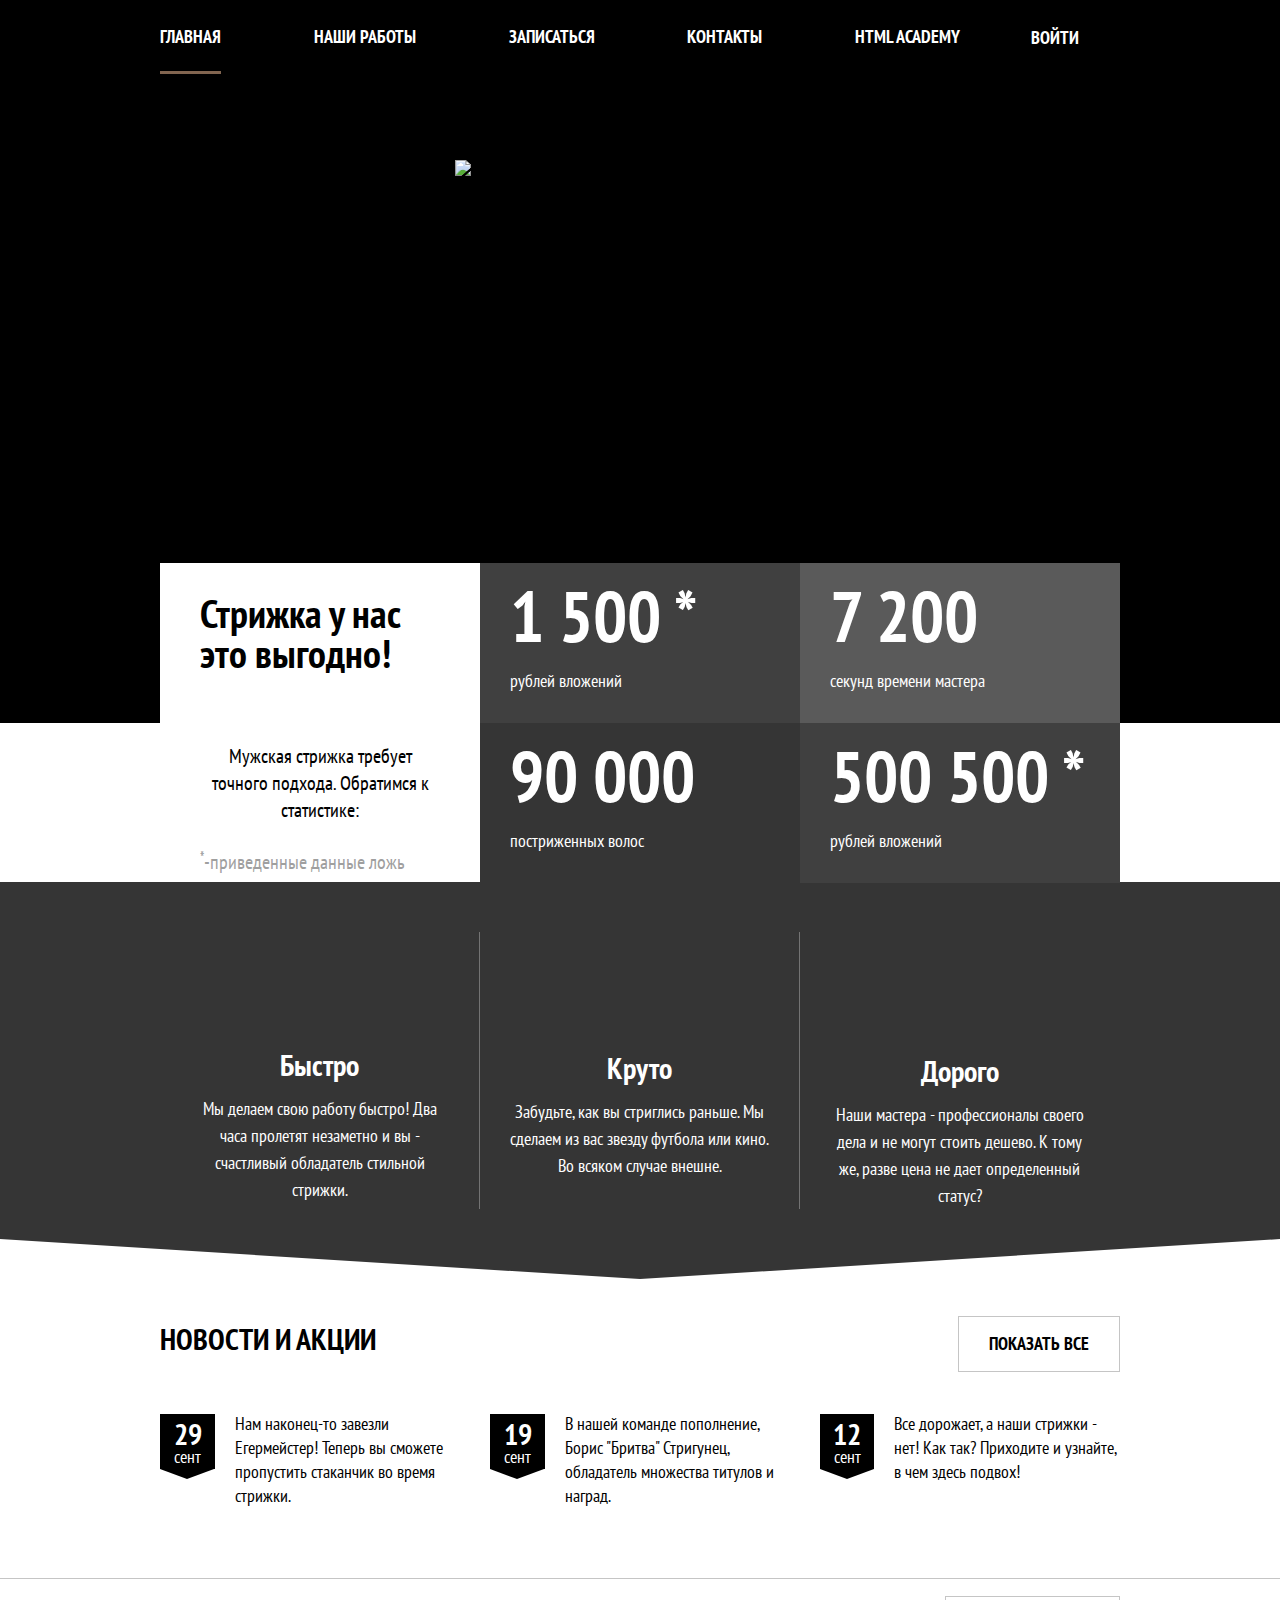
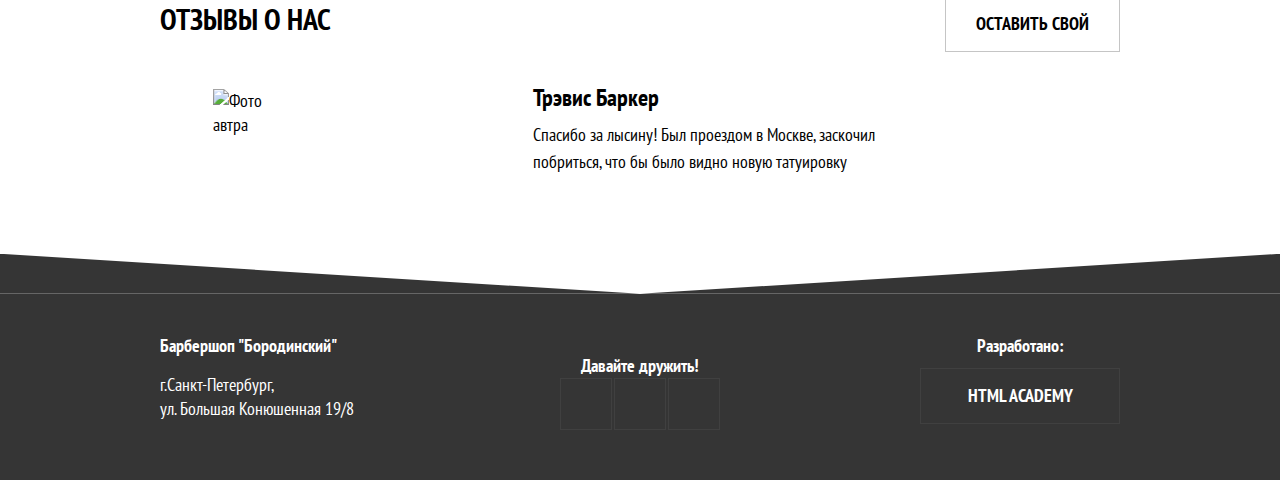
==== index.html @ 108c2492 "Add files via upload" ====
<!DOCTYPE html>
<html lang="ru">
<head>
    <meta charset="UTF-8">
    <meta name="viewport" content="width=device-width, initial-scale=1.0">
    <title>Барбершоп "Бородинский"</title>
   <!--
    <link href="https://fonts.googleapis.com/css?family=PT+Sans+Narrow:400,700&amp;subset=cyrillic" rel="stylesheet">
    -->
    <link rel="preload" href="fonts/pt-sans-narrow-v10-latin_cyrillic-700.woff2" as="font" type="font/woff" crossorigin="anonymous">
    <link rel="preload" href="fonts/pt-sans-narrow-v10-latin_cyrillic-regular.woff2" as="font" type="font/woff" crossorigin="anonymous">
    <link rel="stylesheet" href="css/style.min.css">
</head>
<body>
    <header class="page-header">
       <a class="page-header__logo">
       <picture>
       <source media="(min-width : 1200px)" srcset="img/logo_desktop.svg">
       <source media="(min-width : 768px)" srcset="img/logo_tablet.svg">
        <img src="img/logo_sm.svg" alt="Барбершоп Бородинский" class="page-header__logo-image" width="226" height="30">
        </picture>
        </a>
    
    <nav class="main-nav main-nav--opened main-nav--nojs">
       <button class="main-nav__toggle" type="button"><span class="visually-hidden">Открыть меню</span></button>
       <div class="main-nav__wrapper">
        <ul class="main-nav__list site-list">
            <li class="site-list__item site-list__item--active"><a>Главная</a></li>
            <li class="site-list__item"><a href="photo.html">Наши работы</a></li>
            <li class="site-list__item"><a href="form.html">Записаться</a></li>
            <li class="site-list__item"><a href="#">Контакты</a></li>
            <li class="site-list__item"><a href="#">HTML Academy</a></li>
        </ul>
        <ul class="main-nav__list user-list">
            <li class="user-list__item">
            <a href="login.html" class="user-list__login">Войти</a>
            </li>
        </ul>
        </div>
    </nav>
    </header>
    
    <main class="page-main">
        <h1 class="visually-hidden">Барбершоп "Бородинский" - истинно мужская классика</h1>
        
        <section class="stats">
            <header class="stats__header">
                <h2 class="visually-hidden">Статистика барбершопа</h2>
                <b class="stats__slogan">Стрижка у нас это выгодно!</b>
                <p class="stats__intro">Мужская стрижка требует точного подхода. Обратимся к статистике:</p>
                <b class="stats__legend stats__legend--top "><sup>*</sup>-приведенные данные ложь</b>
            </header>
            <table class="stats__list">
                <tr class="stats__row">
                    <td class="stats__value">1 500 *</td>
                    <td class="stats__field">рублей <br>вложений</td>
                </tr>
                <tr class="stats__row">
                    <td class="stats__value">7 200</td>
                    <td class="stats__field">секунд <br>времени мастера</td>
                </tr>
                <tr class="stats__row">
                    <td class="stats__value">90 000</td>
                    <td class="stats__field">постриженных <br>волос</td>
                </tr>
                <tr class="stats__row">
                    <td class="stats__value">500 500 *</td>
                    <td class="stats__field">рублей <br>вложений</td>
                </tr>
            </table>
            <small class="stats__legend stats__legend--bottom"><sup>*</sup>-приведенные данные ложь</small>
        </section>
        <section class="advantages">
           <div class="advantages__wrapper slider">
            <h2 class="visually-hidden">Наши преимущества</h2>
            <ul class="advantages__list slider__list">
                <li class="advantages__item  slider__item advantages__item--fast">
                    <h3 class="advantages__title ">Быстро</h3>
                    <p class="advantages__discription">Мы делаем свою работу быстро! Два часа пролетят незаметно и вы - счастливый обладатель стильной стрижки.</p>
                </li>
                <li class="advantages__item advantages__item--cool slider__item">
                    <h3 class="advantages__title">Круто</h3>
                    <p class="advantages__discription">Забудьте, как вы стриглись раньше. Мы сделаем из вас звезду футбола или кино. Во всяком случае внешне.</p>
                </li>
                <li class="advantages__item advantages__item--price slider__item">
                    <h3 class="advantages__title">Дорого</h3>
                    <p class="advantages__discription">Наши мастера - профессионалы своего дела и не могут стоить дешево. К тому же, разве цена не дает определенный статус?</p>
                </li>
            </ul>
            <p class="advantages__toggles slider__toggles">
                <button class="slider__toggle">1</button>
                <button class="slider__toggle">2</button>
                <button class="slider__toggle">3</button>
            </p>
            </div>
        </section>
        
        <section class="news">
           <div class="news__wrapper">
            <h2 class="news__title">Новости и акции</h2>
            <ul class="news__list">
                <li class="news__item">
                    <time class="news__date"><b class="news__day">29</b>сент</time>
                    <p class="news__text">Нам наконец-то завезли Егермейстер! Теперь вы сможете пропустить стаканчик во время стрижки.</p>
                </li>
                <li class="news__item">
                    <time class="news__date"><b class="news__day">19</b>сент</time>
                    <p class="news__text">В нашей команде пополнение, Борис "Бритва" Стригунец, обладатель множества титулов и наград.</p>
                </li>
                <li class="news__item">
                    <time class="news__date"><b class="news__day">12</b>сент</time>
                    <p class="news__text">Все дорожает, а наши стрижки - нет! Как так? Приходите и узнайте, в чем здесь подвох!</p>
                </li>
            </ul>
            <a href="#" class="news__to-all button">Показать все</a>
            </div>    
        </section>
        
        <section class="reviews">
           <div class="reviews__wrapper slider">
            <h2 class="reviews__title">Отзывы о нас</h2>
            <a href="#" class="reviews__write button ">Оставить свой</a>
            <div class="reviews__list slider__list ">
                <blocquote class="reviews__item slider__item clearfix">
                    <p class="reviews__author-picture">
                    <picture>
                    <source media="(min-width : 1200px)" srcset="img/travis_desk.jpg">
                    <source media="(min-width : 768px)" srcset="img/travis_tab.jpg">
                    <img src="img/travis_sm.jpg" alt="Фото автра">
                    </picture>
                    </p>
                    <cite class="reviews__author-name">Трэвис Баркер</cite>
                    <p class="reviews__text">Спасибо за лысину! Был проездом в Москве, заскочил побриться, что бы было видно новую татуировку</p>
                </blocquote>
                <blocquote class="reviews__item slider__item clearfix">
                    <p class="reviews__author-picture">
                        <picture>
                    <source media="(min-width : 1200px)" srcset="img/travis_desk.jpg">
                    <source media="(min-width : 768px)" srcset="img/travis_tab.jpg">
                    <img src="img/travis_sm.jpg" alt="Фото автра">
                    </picture>
                    </p>
                    <cite class="reviews__author-name">Вин Дизель</cite>
                    <p class="reviews__text">Ребята мне сделали отличную стрижку.</p>
                </blocquote>
                <blocquote class="reviews__item slider__item clearfix">
                    <p class="reviews__author-picture">
                    <picture>
                    <source media="(min-width : 1200px)" srcset="img/travis_desk.jpg">
                    <source media="(min-width : 768px)" srcset="img/travis_tab.jpg">
                    <img src="img/travis_sm.jpg" alt="Фото автра">
                    </picture>
                    </p>
                    <cite class="reviews__author-name">Егор Летов</cite>
                    <p class="reviews__text">В Бородинском ваша борода в надежных руках!</p>
                </blocquote>
                <button class="reviews__prev" type="button">Предыдущий отзыв</button>
                <button class="reviews__next" type="button">Следующий отзыв</button>
            </div>
            <p class="reviews__toggles slider__toggles">
                <button class="slider__toggle">1</button>
                <button class="slider__toggle">2</button>
                <button class="slider__toggle">3</button>
            </p>
            </div> 
        </section>    
    </main>
    
    <footer class="page-footer">
       <div class="page-footer__wrapper">
        <div class="page-footer__contacts contacts">
            <b class="contacts__title">Барбершоп "Бородинский"</b>
            <p class="contacts__text">г.Санкт-Петербург,<br> ул. Большая Конюшенная 19/8
                <a href="tel:+7182555678" class="contacts__phone button"><span class="contacts__phone-mobile">Тел.:</span>+7 (812) 555-68-89
                </a>
            </p>
        </div>
        <div class="page-footer__social social">
           <b class="social__title">Давайте дружить!</b>
            <ul class="social__list">
                <li class="social__item"><a href="" class="social__link social__link--vkontakte">Мы Вконтакте</a></li>
                <li class="social__item"><a href="" class="social__link social__link--facebook">Мы в Фейсбук</a></li>
                <li class="social__item"><a href="" class="social__link social__link--instagram">Мы в Инстаграм</a></li>
            </ul>
        </div>
        <div class="page-footer__copyright copyright ">
        <b class="copyright__text">Разработано:</b>
        <a href="" class="button copyright__link">HTML Academy</a>
        </div>
        </div>
    </footer>
    
    <script src="js/script.js"></script>
    
</body>
</html>
---- css/style.min.css ----
/*! normalize.css v8.0.1 | MIT License | github.com/necolas/normalize.css */
body,html{margin:0;padding:0}html{-webkit-text-size-adjust:100%;line-height:1.15}body{width:100%;min-width:320px;font-size:18px;font-weight:400;line-height:24px;font-family:'PT Sans Narrow'}details,main{display:block}h1{font-size:2em;margin:.67em 0}hr{-webkit-box-sizing:content-box;box-sizing:content-box;height:0;overflow:visible}code,kbd,pre,samp{font-family:monospace,monospace;font-size:1em}a{background-color:transparent}abbr[title]{border-bottom:none;-webkit-text-decoration:underline dotted;text-decoration:underline dotted}b,strong{font-weight:bolder}small{font-size:80%}sub,sup{font-size:75%;line-height:0;position:relative;vertical-align:baseline}sub{bottom:-.25em}sup{top:-.5em}img{border-style:none}button,input,optgroup,select,textarea{font-family:inherit;font-size:100%;line-height:1.15;margin:0}button,input{overflow:visible}button,select{text-transform:none}[type=button],[type=reset],[type=submit],button{-webkit-appearance:button}[type=button]::-moz-focus-inner,[type=reset]::-moz-focus-inner,[type=submit]::-moz-focus-inner,button::-moz-focus-inner{border-style:none;padding:0}[type=button]:-moz-focusring,[type=reset]:-moz-focusring,[type=submit]:-moz-focusring,button:-moz-focusring{outline:1px dotted ButtonText}fieldset{padding:.35em .75em .625em}legend{color:inherit;display:table;max-width:100%;white-space:normal}progress{vertical-align:baseline}textarea{overflow:auto}[type=checkbox],[type=radio],legend{-webkit-box-sizing:border-box;box-sizing:border-box;padding:0}[type=number]::-webkit-inner-spin-button,[type=number]::-webkit-outer-spin-button{height:auto}[type=search]{-webkit-appearance:textfield;outline-offset:-2px}[type=search]::-webkit-search-decoration{-webkit-appearance:none}::-webkit-file-upload-button{-webkit-appearance:button;font:inherit}summary{display:list-item}[hidden],template{display:none}body h2{font-size:30px;font-weight:700;line-height:30px;font-family:'PT Sans Narrow';text-transform:uppercase}.visually-hidden:not(:focus):not(:active){position:absolute;width:1px;height:1px;margin:-1px;border:0;padding:0;white-space:nowrap;-webkit-clip-path:inset(100%);clip-path:inset(100%);clip:rect(0 0 0 0);overflow:hidden}.advantages,.clearfix{display:block}.clearfix:after{content:'';display:block;clear:both;visibility:hidden;line-height:0;height:0;margin:0;padding:0}@font-face{font-family:'PT Sans Narrow';font-style:normal;font-weight:400;src:url(../fonts/pt-sans-narrow-v10-latin_cyrillic-regular.eot);src:local('PT Sans Narrow'),local('PTSans-Narrow'),url(../fonts/pt-sans-narrow-v10-latin_cyrillic-regular.woff2) format('woff2'),url(../fonts/pt-sans-narrow-v10-latin_cyrillic-regular.woff) format('woff')}@font-face{font-family:'PT Sans Narrow';font-style:normal;font-weight:700;src:url(../fonts/pt-sans-narrow-v10-latin_cyrillic-700.eot);src:local('PT Sans Narrow Bold'),local('PTSans-NarrowBold'),url(../fonts/pt-sans-narrow-v10-latin_cyrillic-700.woff2) format('woff2'),url(../fonts/pt-sans-narrow-v10-latin_cyrillic-700.woff) format('woff')}.advantages{color:#fff;background-color:#353535;width:100%;overflow:auto;margin-top:-1px}.advantages ul{list-style:none;margin:0;padding:0}.advantages h3{margin-bottom:15px}.advantages::after{content:'';height:40px;-webkit-clip-path:polygon(0% 0%,0% 100%,100% 100%,100% 0%,50% 100%);clip-path:polygon(0% 0%,0% 100%,100% 100%,100% 0%,50% 100%);background-color:#fff}.advantages__wrapper{width:320px;margin:0 auto}.advantages::after,.advantages__item{display:block;width:100%}.advantages__discription,.advantages__title{font-size:30px;font-weight:700;line-height:30px;font-family:'PT Sans Narrow';text-align:center}.advantages__title::before{display:block;content:'';width:100px;height:100px;border-radius:50%;margin:0 auto 30px;background-repeat:no-repeat;background-position:center}.advantages__item--fast .advantages__title::before{width:95px;height:88px;background:url(../img/css_sprites.png) -296px -284px}.advantages__item--price .advantages__title::before{width:95px;height:94px;background:url(../img/css_sprites.png) -526px -503px}.advantages__item--cool .advantages__title::before{width:95px;height:91px;background:url(../img/css_sprites.png) -411px -392px}.advantages__discription{font-size:18px;font-weight:400;line-height:27px;display:block;width:75%;margin:0 auto}.advantages__toggles,.button{text-align:center}.button{display:block;border:1px #000 solid;text-transform:uppercase;font-size:18px;font-weight:700;line-height:24px;font-family:'PT Sans Narrow';color:#000;text-decoration:none;padding:15px 30px}.contacts{display:block;width:87.5%;margin:0 auto}.contacts__title{display:block;text-align:center;margin-bottom:15px}.contacts__text{display:block;text-align:center;margin:0}.contacts__phone{margin-top:20px;color:#fff;border:1px #404040 solid}.copyright{display:block;width:87.5%;margin:0 auto;overflow:auto;text-align:center}.copyright__link{color:#fff;border:1px #404040 solid;margin-top:10px;margin-bottom:20px}.copyright__link:hover{border:1px #826550 solid}.copyright__link:active{color:#fff;background-color:#404040}.form__wrapper{width:280px;margin:0 auto;padding-right:20px;padding-left:20px;overflow:auto}.form__title,.news time{text-align:center}.form__additional-serv input[type=checkbox],.form__beard-type input[type=radio],.form__title-button{display:none}.form__information{width:100%}.form__item{width:100%;-webkit-box-sizing:border-box;box-sizing:border-box;padding-top:16px;padding-bottom:17px;padding-left:15px;color:#000;margin-bottom:5px}.form__item:nth-child(3),.form__item:nth-child(5){margin-bottom:30px}.form__beard-text{text-align:center;position:relative;padding-top:70px;padding-bottom:20px;width:80px}.form__beard-type,.form__beard-type label{display:-webkit-box;display:-ms-flexbox;display:flex}.form__beard-type{overflow:auto;-ms-flex-wrap:wrap;flex-wrap:wrap;-webkit-box-pack:start;-ms-flex-pack:start;justify-content:flex-start;width:100%}.form__beard-type label{width:80px;-webkit-box-orient:vertical;-webkit-box-direction:normal;-ms-flex-direction:column;flex-direction:column;-webkit-box-align:center;-ms-flex-align:center;align-items:center;margin-right:20px;margin-bottom:20px}.form__beard-type label:nth-child(4){margin-right:0}.form__beard-type input[type=radio]+.form__beard-text:before{content:'';display:block;border-radius:100%;width:50px;height:50px;border:1px #d4d4d4 solid;position:absolute;margin:auto;top:0;left:0;right:0}.form__beard-type input[type=radio]:checked+.form__beard-text:after{content:"";display:block;border-radius:100%;width:20px;height:20px;border:1px #d4d4d4 solid;position:absolute;margin:auto;top:15px;left:0;right:0;-webkit-transition:color ease .3s;transition:color ease .3s}.form__item-title{margin-top:30px;margin-bottom:30px;text-align:center;font-weight:400;width:100%}.form__additional-serv{overflow:auto}.form__additional-serv label{width:280px;display:block;padding-top:16px;padding-bottom:17px;padding-left:60px;-webkit-box-sizing:border-box;box-sizing:border-box;position:relative}.form__additional-serv input[type=checkbox]+div:before{content:'';display:block;width:35px;height:35px;border:1px #d4d4d4 solid;position:absolute;margin:auto;bottom:0;top:0;left:0}.form__additional-serv input[type=checkbox]:checked+div:after{content:"";display:block;width:13px;height:34px;border:0 solid #826550;border-width:0 3px 3px 0;-webkit-transform:rotateZ(45deg);position:absolute;top:0;left:15px}.form__submit{width:100%;margin-top:40px;margin-bottom:40px;background-color:#6a4d38;color:#fff;border:0}.form__submit:hover{background-color:rgba(130,101,80,.9)}.form__submit:active{color:#6a4d38;border:1px #6a4d38 solid}.main-nav{background-color:#6a4d38;position:relative;min-height:51px}.main-nav__wrapper a{text-decoration:none;color:#fff}.main-nav__list{padding:0;list-style:none;width:320px;margin:0 auto}.main-nav__toggle{position:absolute;top:0;right:0;z-index:2;display:block;width:70px;height:50px;background-color:#6a4d38;cursor:pointer;border:0}.form__submit:active,.main-nav__toggle:active,.main-nav__toggle:hover{background-color:#826550}.main-nav--closed .main-nav__toggle::before{content:'';position:absolute;top:15px;left:17px;width:36px;height:2px;background-color:#fff;-webkit-box-shadow:0 8px 0 0 #fff,0 16px 0 0 #fff;box-shadow:0 8px 0 0 #fff,0 16px 0 0 #fff}.main-nav--closed .main-nav__toggle:active::before{background-color:rgba(255,255,255,.3);-webkit-box-shadow:0 8px 0 0 rgba(255,255,255,.3),0 16px 0 0 rgba(255,255,255,.3);box-shadow:0 8px 0 0 rgba(255,255,255,.3),0 16px 0 0 rgba(255,255,255,.3)}.main-nav--opened .main-nav__toggle{top:0;right:auto;left:0}.main-nav--opened .main-nav__toggle::after,.main-nav--opened .main-nav__toggle::before{content:'';position:absolute;top:24px;left:18px;width:36px;height:2px;background-color:#fff}.main-nav--opened .main-nav__toggle::before{-webkit-transform:rotate(45deg);transform:rotate(45deg);-webkit-box-shadow:none;box-shadow:none}.main-nav--opened .main-nav__toggle::after{-webkit-transform:rotate(-45deg);transform:rotate(-45deg)}.main-nav--opened .main-nav__toggle:active::after,.main-nav--opened .main-nav__toggle:active::before{background-color:rgba(255,255,255,.3);-webkit-box-shadow:none;box-shadow:none}.news ul{margin:0;padding:0;list-style:none}.news__title{text-align:center;font-size:30px;font-weight:700;line-height:30px;font-family:'PT Sans Narrow';text-transform:uppercase}.news__wrapper{width:280px;margin:0 auto;display:-webkit-box;display:-ms-flexbox;display:flex;-webkit-box-orient:vertical;-webkit-box-direction:normal;-ms-flex-direction:column;flex-direction:column}.news__item,.photo__wrapper img{display:block}.news__item::after{content:'';display:block;width:auto;height:0;border-bottom:1px rgba(64,64,64,.3) solid;margin-top:30px}.news__item:last-child{display:none}.news__item:nth-child(2):after{content:'';display:none}.news__date{display:block;float:left;width:55px;height:55px;background-color:#000;color:#fff;margin-right:20px;margin-bottom:40px;margin-top:.5em}.news__date::after{display:block;content:'';width:0;height:0;border-left:27.5px solid transparent;border-right:27.5px solid transparent;border-top:10px solid #000}.news__day{font-size:30px;font-weight:700;line-height:30px;font-family:'PT Sans Narrow';display:block;text-align:center;margin-top:5px;margin-bottom:-4px}.news__text{display:block;margin-bottom:0}.news__to-all{margin:30px auto;border:1px rgba(64,64,64,.3) solid;width:220px}.news__to-all:hover{border:1px #826550 solid;color:#826550}.news__to-all:active{color:#6a4d38;border:1px #6a4d38 solid;background-color:#826550}.page-footer{background-color:#353535;color:#fff}.page-footer ul{list-style:none}.page-footer__wrapper{width:320px;margin:0 auto;padding-top:40px;padding-bottom:30px}.page-footer__social{width:320px;margin-top:20px;margin-bottom:20px}.page-form::after{display:block;content:'';width:100%;height:40px;-webkit-clip-path:polygon(0% 0%,0% 100%,100% 100%,100% 0%,50% 100%);clip-path:polygon(0% 0%,0% 100%,100% 100%,100% 0%,50% 100%);background-color:#353535}.page-header{display:-webkit-box;display:-ms-flexbox;display:flex;-webkit-box-orient:vertical;-webkit-box-direction:normal;-ms-flex-direction:column;flex-direction:column}.page-header__logo{height:85px;background-color:#242424}.page-header__logo-image{margin:0 auto;display:block;padding-top:27.5px}.photo__wrapper{width:280px;margin:0 auto;padding-right:20px;padding-left:20px;overflow:auto}.photo__header{margin-top:30px;margin-bottom:30px;text-align:center}.photo__item{border:1px rgba(64,64,64,.3) solid;border-top:0;margin-bottom:20px;position:relative}.photo__mini,.photo__text,.photo__title{padding-left:20px;padding-right:20px}.photo__month-top,.photo__month-top::after{display:block;background-color:#6a4d38;position:absolute}.photo__month-top{color:#fff;font-size:20px;font-weight:700;line-height:27px;font-family:'PT Sans Narrow';text-transform:uppercase;padding:11px 20px 12px 25px;width:125px;top:400px}.photo__month-top::after{content:'';width:10px;height:50px;top:0;right:-10px;-webkit-clip-path:polygon(0 0,100% 0,0 50%,100% 100%,0 100%);clip-path:polygon(0 0,100% 0,0 50%,100% 100%,0 100%)}.photo__features{display:block;width:65px;float:left;margin-bottom:10px;padding-left:35px;position:relative}.photo__features::before{display:block;content:'';width:25px;height:25px;background-color:#0ff;position:absolute;left:0;background:url(../img/css_sprites.png)}.photo__features--beard::before{background-position:-50px -50px}.photo__features--cut::before{background-position:-10px -10px}.photo__features--must::before{background-position:-175px -190px;width:45px}.photo__features--must{padding-left:50px}.photo-main__photo::after,.price::after,.reviews::after{display:block;content:'';width:100%;height:40px;-webkit-clip-path:polygon(0% 0%,0% 100%,100% 100%,100% 0%,50% 100%);clip-path:polygon(0% 0%,0% 100%,100% 100%,100% 0%,50% 100%);background-color:#404040}.price{background-color:#404040;color:#fff;overflow:auto}.price::after,.reviews::after{background-color:#353535}.price__wrapper{width:280px;padding-right:20px;padding-left:20px;margin:0 auto 20px}.price__title{text-align:center}.price__table{font-size:20px;font-weight:400;line-height:27px;font-family:'PT Sans Narrow';width:280px;margin-bottom:10px}.price__table td{padding:7px 0;vertical-align:baseline}.price__money{text-align:right}.price__number,.price__text-1,.price__text-2{display:none}.price__time{width:84%;margin:0 auto;outline:1px #4a4a4a solid}.price__time img{display:block;float:left;margin:10px 30px 10px 20px}.price__time-text{display:block;float:left;padding-top:16px}.reviews{display:block;width:100%;overflow:auto;border-top:1px rgba(64,64,64,.3) solid}.reviews__wrapper{width:320px;margin:0 auto}.reviews__title{text-align:center;margin-bottom:30px}.reviews__item{display:block;width:89.0625%;margin:0 auto;min-height:150px}.reviews__write{border:1px rgba(64,64,64,.3) solid}.reviews__author-picture{display:block;width:50px;height:50px;padding:0;float:left;margin:5px 20px 0 0}.reviews__author-name,.reviews__text{display:block;float:left;line-height:27px;font-family:'PT Sans Narrow'}.reviews__author-name{font-style:normal;width:200px;font-size:24px;font-weight:700}.reviews__text{width:215px;margin-top:15px;font-size:18px;font-weight:400}.reviews__next,.reviews__prev,.reviews__toggles,.reviews__write{display:none}.reviews__toggle{border:1px solid #000!important}#reviews-input-1:checked~.reviews__toggles label[for=reviews-input-1],#reviews-input-2:checked~.reviews__toggles label[for=reviews-input-2],#reviews-input-3:checked~.reviews__toggles label[for=reviews-input-3]{background-color:#000}#reviews-input-1:checked~.reviews__items .reviews__item:nth-child(1),#reviews-input-2:checked~.reviews__items .reviews__item:nth-child(2),#reviews-input-3:checked~.reviews__items .reviews__item:nth-child(3){display:block}.reviews__prev::before{border-right:12px solid #000;border-left:none}.reviews__prev .reviews__toggles{bottom:66px;padding-right:25px;padding-left:25px;background-color:#f8f5f2}.site-list__item{color:#fff;background-color:#826550;border-top:1px #b49884 solid;border-bottom:1px #6a4d38 solid;text-transform:uppercase;font-size:18px;font-weight:700;line-height:24px;font-family:'PT Sans Narrow';margin-bottom:1px}.site-list__item a{display:block;width:auto;padding-top:12px;padding-bottom:13px;padding-left:15px}.site-list a[href]:active,.site-list a[href]:hover{background-color:#6a4d38;border-top-color:#6a4d38}.site-list a[href]:active{color:rgba(255,255,255,.3)}.slider__toggle{font-size:0;background-color:transparent;outline:0;width:20px;height:20px;border:0}.slider__toggle::after{display:block;content:'';width:8px;height:8px;outline:1px gray solid;-webkit-transform:rotate(45deg);transform:rotate(45deg)}.slider__toggle:hover:after{outline:1px gray solid;-webkit-transform:rotate(-45deg);transform:rotate(-45deg);-webkit-transition:all .3s ease 0s;transition:all .3s ease 0s}.slider__toggle:focus:after{background-color:#fff}.slider__toggle:active:after{background-color:rgba(106,77,56,.4)}.social{text-align:center}.social ul{padding:0;margin:0}.social__list{font-size:0;display:-webkit-box;display:-ms-flexbox;display:flex;-webkit-box-flex:1;-ms-flex-positive:1;flex-grow:1}.social__item{height:100px;width:33%;border:1px #404040 solid}.social__link{display:block;width:100%;height:100%;background-repeat:no-repeat;background-position:center}.social__link--vkontakte{background-image:url(../img/vk_sm.png)}.social__link--facebook{background-image:url(../img/fb_sm.png)}.social__link--instagram{background-image:url(../img/inst_sm.png)}.social__title{display:none}.stats{padding-top:20px;margin:0 auto;background-color:#fff}.stats__intro,.stats__legend,.stats__slogan{font-family:'PT Sans Narrow';display:block;text-align:center}.stats__slogan{margin:0 auto;width:190px;text-transform:uppercase;font-size:30px;font-weight:700;line-height:30px}.stats__intro,.stats__legend{font-size:20px;font-weight:400;line-height:27px}.stats__intro{margin:15px auto 25px;width:260px}.stats__legend{color:rgba(255,255,255,.3);width:auto;padding-bottom:20px;background-color:#353535}.stats__list{width:100%;border-collapse:collapse;color:#fff;background-color:#353535}.stats__row{padding:20px 0;display:block;width:auto}.stats__field,.stats__value{line-height:18px;font-family:'PT Sans Narrow'}.stats__value{padding-left:10px;font-size:40px;font-weight:700;width:160%}.stats__field{font-size:18px;font-weight:400;text-align:right;padding-right:10px;width:40%}.stats__row:nth-child(2n){background-color:#404040}.stats__legend--top{display:none}.user-list__item{padding-top:15px;padding-bottom:15px;padding-left:15px}.user-list__login::before{display:block;float:left;content:'';width:15px;height:15px;position:relative;margin-right:15px;margin-top:4px;background-image:url(../img/login.svg)}@media (min-width:768px){.advantages__wrapper{width:640px;display:-webkit-box;display:-ms-flexbox;display:flex;margin-bottom:30px}.advantages__item{width:510px;padding-left:130px;padding-top:20px;padding-bottom:20px;border-top:1px #737373 solid}.advantages__item h3{margin-top:0}.advantages__item:first-child{border:0}.advantages__item::before{display:block;float:left;content:'';width:100px;height:100px;border-radius:50%;margin-left:-130px;background-repeat:no-repeat;background-position:center}.advantages__item--fast::before{width:95px;height:88px;background:url(../img/css_sprites.png) -296px -284px}.advantages__item--price::before{width:95px;height:94px;background:url(../img/css_sprites.png) -526px -503px}.advantages__item--cool::before{width:95px;height:91px;background:url(../img/css_sprites.png) -411px -392px}.advantages__title{text-align:left}.advantages__discription{text-align:left;margin:0;width:auto}.advantages__title::before,.advantages__toggles{display:none}.contacts__text,.contacts__title{text-align:left}.form__wrapper{width:640px}.form__header{margin-top:20px;margin-bottom:30px;display:-webkit-box;display:-ms-flexbox;display:flex;-webkit-box-orient:horizontal;-webkit-box-direction:normal;-ms-flex-direction:row;flex-direction:row;-webkit-box-pack:justify;-ms-flex-pack:justify;justify-content:space-between;-webkit-box-align:center;-ms-flex-align:center;align-items:center}.form__title-button{display:block;height:20px}.form__information{display:-webkit-box;display:-ms-flexbox;display:flex;-webkit-box-orient:horizontal;-webkit-box-direction:normal;-ms-flex-direction:row;flex-direction:row;-ms-flex-wrap:wrap;flex-wrap:wrap;-webkit-box-pack:justify;-ms-flex-pack:justify;justify-content:space-between}.form__item:nth-child(1),.form__item:nth-child(2),.form__item:nth-child(3){width:33%;height:50px}.form__item{margin-bottom:30px}.form__additional-serv,.form__beard-type{-webkit-box-pack:justify;-ms-flex-pack:justify;justify-content:space-between}.form__beard-type label{margin-right:0}.form__additional-serv{display:-webkit-box;display:-ms-flexbox;display:flex;-webkit-box-orient:horizontal;-webkit-box-direction:normal;-ms-flex-direction:row;flex-direction:row;-ms-flex-wrap:wrap;flex-wrap:wrap}.form__additional-serv label{width:300px}.form__item-title{text-transform:uppercase;font-size:30px;font-weight:400;line-height:30px;font-family:'PT Sans Narrow';overflow:hidden}.form__item-title:after,.form__item-title:before{content:'';display:inline-block;vertical-align:middle;-webkit-box-sizing:border-box;box-sizing:border-box;width:100%;height:1px;background:#d4d4d4;border:solid #fff;border-width:0 20px}.form__item-title:before{margin-left:-100%}.form__item-title:after{margin-right:-100%}.main-nav,.main-nav__wrapper{width:auto;margin:0;background-color:#000}.main-nav__wrapper{display:-webkit-box;display:-ms-flexbox;display:flex;-webkit-box-pack:justify;-ms-flex-pack:justify;justify-content:space-between;width:84%;max-width:960px;margin:0 auto}.main-nav__toggle{display:none}.news__wrapper{width:640px;margin:0 auto;display:-webkit-box;display:-ms-flexbox;display:flex;-webkit-box-orient:horizontal;-webkit-box-direction:normal;-ms-flex-direction:row;flex-direction:row;-webkit-box-pack:justify;-ms-flex-pack:justify;justify-content:space-between;-webkit-box-align:baseline;-ms-flex-align:baseline;align-items:baseline;-webkit-box-flex:1;-ms-flex-positive:1;flex-grow:1;-ms-flex-wrap:wrap;flex-wrap:wrap;padding-top:20px;padding-bottom:20px}.news__title{-webkit-box-ordinal-group:2;-ms-flex-order:1;order:1}.news__to-all{margin:0;width:auto;padding-left:30px;padding-right:30px;-webkit-box-ordinal-group:3;-ms-flex-order:2;order:2}.news__list{-webkit-box-ordinal-group:4;-ms-flex-order:3;order:3}.news__item::after{margin-top:50px}.page-footer__wrapper{width:640px;margin:0 auto;display:-webkit-box;display:-ms-flexbox;display:flex;-ms-flex-wrap:wrap;flex-wrap:wrap;-webkit-box-pack:justify;-ms-flex-pack:justify;justify-content:space-between;-webkit-box-align:start;-ms-flex-align:start;align-items:flex-start}.page-footer__contacts{-webkit-box-ordinal-group:2;-ms-flex-order:1;order:1;width:70%}.page-footer__social{-webkit-box-ordinal-group:4;-ms-flex-order:3;order:3;width:100%}.page-footer__copyright{-webkit-box-ordinal-group:3;-ms-flex-order:2;order:2;width:30%}.contacts__phone{display:none}.page-header__logo{-webkit-box-ordinal-group:3;-ms-flex-order:2;order:2;height:400px;background-image:url(../img/logo_background.png);background-position:center;background-size:100%;background-color:#000}.page-header__logo--other-pages{height:220px;width:100%;position:relative}.page-header__logo--other-pages::after{display:block;content:'';width:100%;height:40px;position:absolute;bottom:0;-webkit-clip-path:polygon(0% 0%,0% 100%,100% 100%,100% 0%,50% 100%);clip-path:polygon(0% 0%,0% 100%,100% 100%,100% 0%,50% 100%);background-color:#fff}.page-header__logo-image{width:370px;height:auto;margin-top:40px}.photo__wrapper{width:640px}.photo__header{margin-top:50px;margin-bottom:50px;font-size:40px;font-weight:700;line-height:30px;font-family:'PT Sans Narrow';text-align:left}.photo__description,.photo__item{display:-webkit-box;display:-ms-flexbox;display:flex}.photo__item{border:1px rgba(64,64,64,.3) solid}.photo__description{-webkit-box-orient:vertical;-webkit-box-direction:normal;-ms-flex-direction:column;flex-direction:column;-webkit-box-pack:start;-ms-flex-pack:start;justify-content:flex-start;padding:30px}.photo__mini{margin-top:auto}.photo__text{margin-top:5px}.photo__title{margin-top:8px}.photo__month-top{top:35px}.price__wrapper{width:640px;display:-webkit-box;display:-ms-flexbox;display:flex;-webkit-box-orient:vertical;-webkit-box-direction:normal;-ms-flex-direction:column;flex-direction:column}.price__title{text-align:left}.price__table{width:100%}.price__table tr{display:-webkit-box;display:-ms-flexbox;display:flex}.price__table td{padding:12px 20px 13px;outline:1px #4a4a4a solid}.price__number,.price__text-1,.price__text-2{display:table}.price__text,.price__time br,.stats br{display:none}.price__number{padding:30px}.price__text-1{width:210px}.price__text-2{width:160px}.price__money{width:120px;text-align:left;vertical-align:bottom}.price__time{width:100%;padding-bottom:20px;padding-top:20px;padding-left:25px;text-align:center;font-size:30px;font-weight:700;line-height:27px;font-family:'PT Sans Narrow'}.price__time img{width:75px;height:auto;margin:0}.price__time-text{margin-left:80px;margin-top:20px;padding:0}.reviews__wrapper{width:640px;display:-webkit-box;display:-ms-flexbox;display:flex;-ms-flex-wrap:wrap;flex-wrap:wrap;-webkit-box-pack:justify;-ms-flex-pack:justify;justify-content:space-between;-webkit-box-align:baseline;-ms-flex-align:baseline;align-items:baseline}.reviews__write{display:block}.reviews__write:hover{border:1px #826550 solid;color:#826550}.reviews__write:active{color:#6a4d38;border:1px #6a4d38 solid;background-color:#826550}.reviews__list{width:100%;display:-webkit-box;display:-ms-flexbox;display:flex}.reviews__item{-webkit-box-ordinal-group:3;-ms-flex-order:2;order:2;padding:20px}.reviews__item img{margin-top:20px;margin-left:20px}.reviews__item:nth-child(2),.reviews__item:nth-child(3){display:none}.reviews__author-name{width:400px;margin-left:90px;display:block;float:left}.reviews__text{width:350px;display:block;float:left;margin:10px 0 0 90px}.reviews__prev{-webkit-box-ordinal-group:4;-ms-flex-order:3;order:3}.site-list{width:570px;min-height:70px;display:-webkit-box;display:-ms-flexbox;display:flex;-webkit-box-flex:1;-ms-flex-positive:1;flex-grow:1;-webkit-box-pack:justify;-ms-flex-pack:justify;justify-content:space-between;-webkit-box-align:start;-ms-flex-align:start;align-items:flex-start}.site-list__item{background-color:#000;border:0}.site-list__item a{padding:25px 0}.site-list__item--active{border-bottom:3px #826550 solid}.site-list__item--active a{padding-bottom:22px}.site-list a[href]:hover{background-color:#000;border-top-color:#000;color:#826550}.site-list a[href]:active{color:#b3b3b3}.stats,.stats tbody,.stats__list,.stats__row{display:-webkit-box;display:-ms-flexbox;display:flex;-webkit-box-direction:normal}.stats{max-width:960px;margin-top:-185px;-webkit-box-orient:vertical;-ms-flex-direction:column;flex-direction:column;width:84%}.stats tbody,.stats__list,.stats__row{width:auto}.stats tbody{-ms-flex-wrap:wrap;flex-wrap:wrap;-webkit-box-orient:horizontal;-ms-flex-direction:row;flex-direction:row}.stats__list,.stats__row{-webkit-box-orient:vertical;-ms-flex-direction:column;flex-direction:column}.stats__row{-webkit-box-align:baseline;-ms-flex-align:baseline;align-items:baseline;width:50%;-ms-flex-pack:distribute;justify-content:space-around;height:130px;padding:20px 0 10px}.stats__row:nth-child(3n+1){background-color:#404040}.stats__row:nth-child(2){background-color:#5a5a5a}.stats__value{font-size:72px;width:auto;padding-left:30px}.stats__field{width:auto;text-align:left;padding-left:30px}.stats__legend{color:rgba(64,64,64,.5)}.stats__header{display:-webkit-box;display:-ms-flexbox;display:flex;height:165px;-ms-flex-wrap:wrap;flex-wrap:wrap;-webkit-box-flex:1;-ms-flex-positive:1;flex-grow:1;-webkit-box-pack:justify;-ms-flex-pack:justify;justify-content:space-between;background-color:#fff;padding:0 40px}.stats__legend--top{display:block;background:0 0}.stats__legend--bottom{display:none}.stats__slogan{width:50%;-ms-flex-negative:0;flex-shrink:0;text-align:left;text-transform:none;font-size:40px;line-height:40px;margin:30px 0 15px}.stats__intro{margin-top:40px}.slogan__intro{width:50%;margin-top:25px}.user-list{width:70px;font-size:0;min-height:70px;display:-webkit-box;display:-ms-flexbox;display:flex;-webkit-box-align:center;-ms-flex-align:center;align-items:center}.user-list__item{padding:0;margin:0 auto}.user-list__login::before{margin-top:3px}}@media (min-width:1200px){.advantages__wrapper{width:960px;margin-top:50px}.advantages__list{display:-webkit-box;display:-ms-flexbox;display:flex}.advantages__item{width:319px;padding:0;margin:0;text-align:center;border-top:0;border-left:1px #737373 solid}.advantages__item::before{display:none}.advantages__title::before{display:block}.advantages__title{text-align:center}.advantages__discription{text-align:center;margin:0 auto;padding:0 30px}.form__wrapper{width:960px}.form__beard-type{-ms-flex-pack:distribute;justify-content:space-around}.form__item:nth-child(4),.form__item:nth-child(5){width:465px}.form__item:nth-child(1),.form__item:nth-child(2),.form__item:nth-child(3){width:300px;height:50px}.main-nav__wrapper,.news__wrapper{width:960px}.news__list{width:960px;display:-webkit-box;display:-ms-flexbox;display:flex;-webkit-box-orient:horizontal;-webkit-box-direction:normal;-ms-flex-direction:row;flex-direction:row;-webkit-box-pack:justify;-ms-flex-pack:justify;justify-content:space-between}.news__item{width:300px}.news__item:last-child{display:-webkit-box;display:-ms-flexbox;display:flex}.news__item::after{border:0}.news__title{margin-bottom:40px}.news__date{margin-top:20px}.page-footer__wrapper{width:960px}.page-footer__contacts{-webkit-box-ordinal-group:2;-ms-flex-order:1;order:1;width:200px;margin:0}.page-footer__social{-webkit-box-ordinal-group:3;-ms-flex-order:2;order:2;width:160px}.page-footer__copyright{-webkit-box-ordinal-group:4;-ms-flex-order:3;order:3;width:200px;margin:0}.page-header__logo{height:648px;background-size:cover}.page-header__logo--other-pages{height:320px}.page-header__logo-image{margin-top:57px}.photo__wrapper{width:960px;display:-webkit-box;display:-ms-flexbox;display:flex;-webkit-box-orient:horizontal;-webkit-box-direction:normal;-ms-flex-direction:row;flex-direction:row;-webkit-box-flex:1;-ms-flex-positive:1;flex-grow:1;-ms-flex-wrap:wrap;flex-wrap:wrap;-webkit-box-pack:justify;-ms-flex-pack:justify;justify-content:space-between}.photo__header{margin-top:70px;margin-bottom:80px}.photo__month-top{top:35px;right:0}.photo__month-top::after{top:0;left:-9px;-webkit-clip-path:polygon(100% 50%,0 0,100% 0,100% 100%,0 100%);clip-path:polygon(100% 50%,0 0,100% 0,100% 100%,0 100%)}.photo__item{width:280px;-webkit-box-orient:horizontal;-webkit-box-direction:normal;-ms-flex-direction:row;flex-direction:row;-ms-flex-wrap:wrap;flex-wrap:wrap}.photo__item img{-webkit-box-sizing:border-box;box-sizing:border-box;width:100%}.photo__item:nth-child(2){width:960px}.photo__item:nth-child(2) .photo__description{width:30%;padding-top:110px}.price__wrapper{width:960px;-webkit-box-orient:horizontal;-webkit-box-direction:normal;-ms-flex-direction:row;flex-direction:row;-ms-flex-wrap:wrap;flex-wrap:wrap;-webkit-box-pack:justify;-ms-flex-pack:justify;justify-content:space-between}.price__title{width:700px}.price__table{width:640px;margin-bottom:0}.price__time{width:140px;margin:0;padding-top:30px;padding-left:60px;padding-right:60px}.price__time img{width:140px;height:auto;margin:0 auto}.price__time-text{margin:30px 10px 0;font-size:20px;font-weight:400;line-height:27px;font-family:'PT Sans Narrow'}.price__time-text br{display:inline}.reviews__wrapper{width:960px}.reviews__item img{margin:0}.reviews__author-name{width:500px;margin-left:250px}.reviews__text{margin-left:250px}.site-list{width:780px}.site-list a[href]:hover{background-color:#fff;border-top-color:#fff;color:#000}.site-list a[href]:active{color:#b3b3b3}.social__item{width:50px;height:50px}.social__item:hover{border:1px #826550 solid;color:#826550}.social__item:active{color:#6a4d38;border:1px #6a4d38 solid}.social__list{-webkit-box-pack:justify;-ms-flex-pack:justify;justify-content:space-between}.social__title{display:block}.social__link{display:block;margin:auto;background-repeat:no-repeat;background-position:center}.stats{display:-webkit-box;display:-ms-flexbox;display:flex;width:960px;margin-top:-160px;-webkit-box-orient:horizontal;-webkit-box-direction:normal;-ms-flex-direction:row;flex-direction:row;padding-top:0}.stats__header{width:240px}.stats__list{width:640px}.stats__slogan{width:100%;margin-bottom:30px}.user-list{width:160px;font-size:inherit;text-transform:uppercase;font-weight:700}}@media (max-width:767px){.main-nav--closed .site-list__item{display:none}.main-nav--closed .site-list__item--active{display:block;text-align:center}.main-nav--closed .user-list__item{display:none}.main-nav--opened .main-nav__wrapper{position:absolute;top:0;right:0;left:70px;z-index:10;min-height:80vh;background-color:#6f4d38}.main-nav--opened .main-nav__wrapper::before{content:'';position:absolute;top:0;left:0;z-index:2;width:7px;height:100%;-webkit-box-shadow:inset 4px 0 7px -2px rgba(0,0,0,.4);box-shadow:inset 4px 0 7px -2px rgba(0,0,0,.4)}.main-nav--opened .main-nav__list{width:250px}.main-nav--nojs .main-nav__toggle{display:none}.main-nav--nojs .main-nav__wrapper{position:static;min-height:0}.main-nav--nojs .site-list__item{display:block}.main-nav--nojs .site-list__item--active{text-align:left}.main-nav--nojs .user-list__item{display:block;background-color:#6a4d38}.main-nav--nojs .main-nav__list{width:320px}}
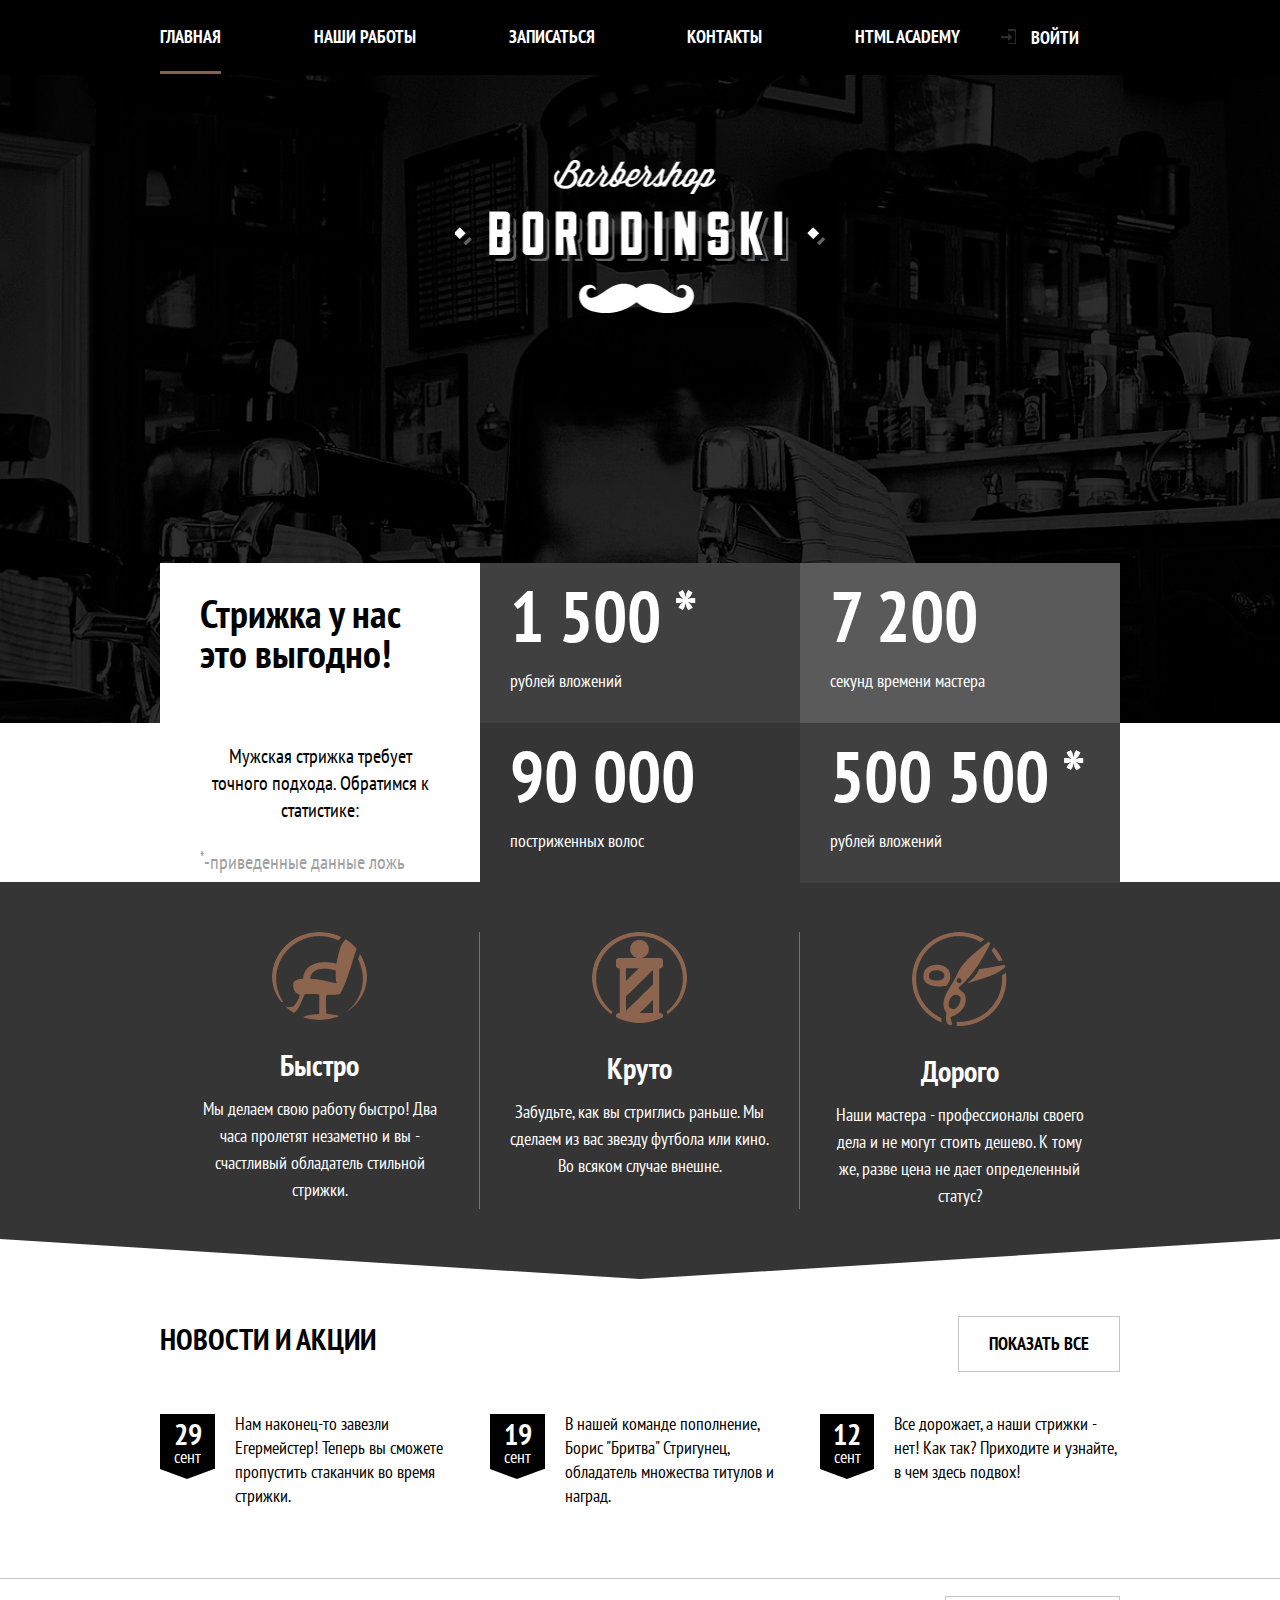
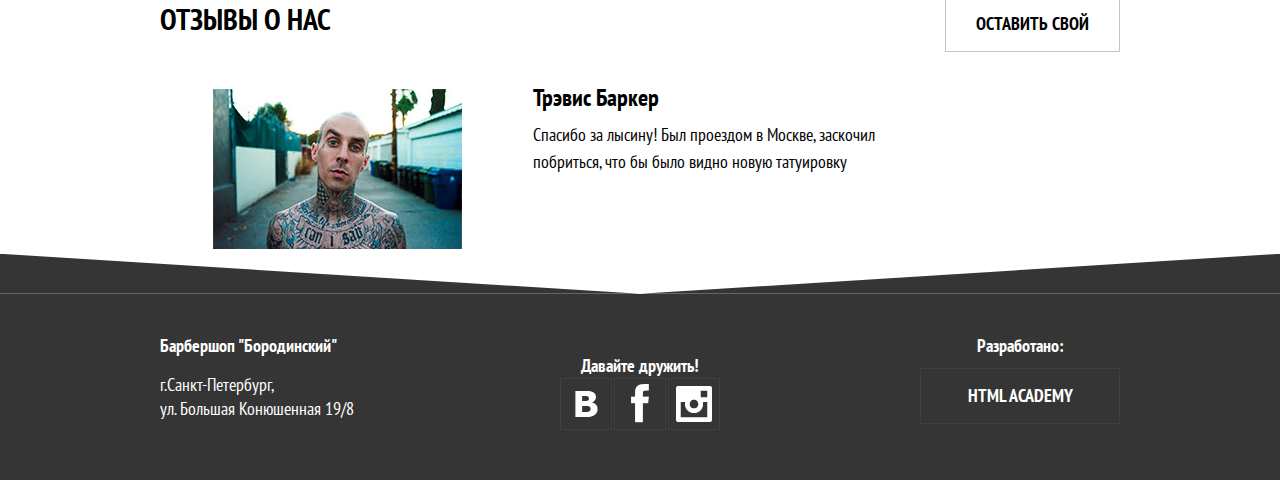
==== commit 8e778ed1: "Update index.html" ====
--- a/index.html
+++ b/index.html
@@ -21,7 +21,7 @@
         </picture>
         </a>
     
-    <nav class="main-nav main-nav--opened main-nav--nojs">
+    <nav class="main-nav main-nav--closed main-nav--nojs">
        <button class="main-nav__toggle" type="button"><span class="visually-hidden">Открыть меню</span></button>
        <div class="main-nav__wrapper">
         <ul class="main-nav__list site-list">
